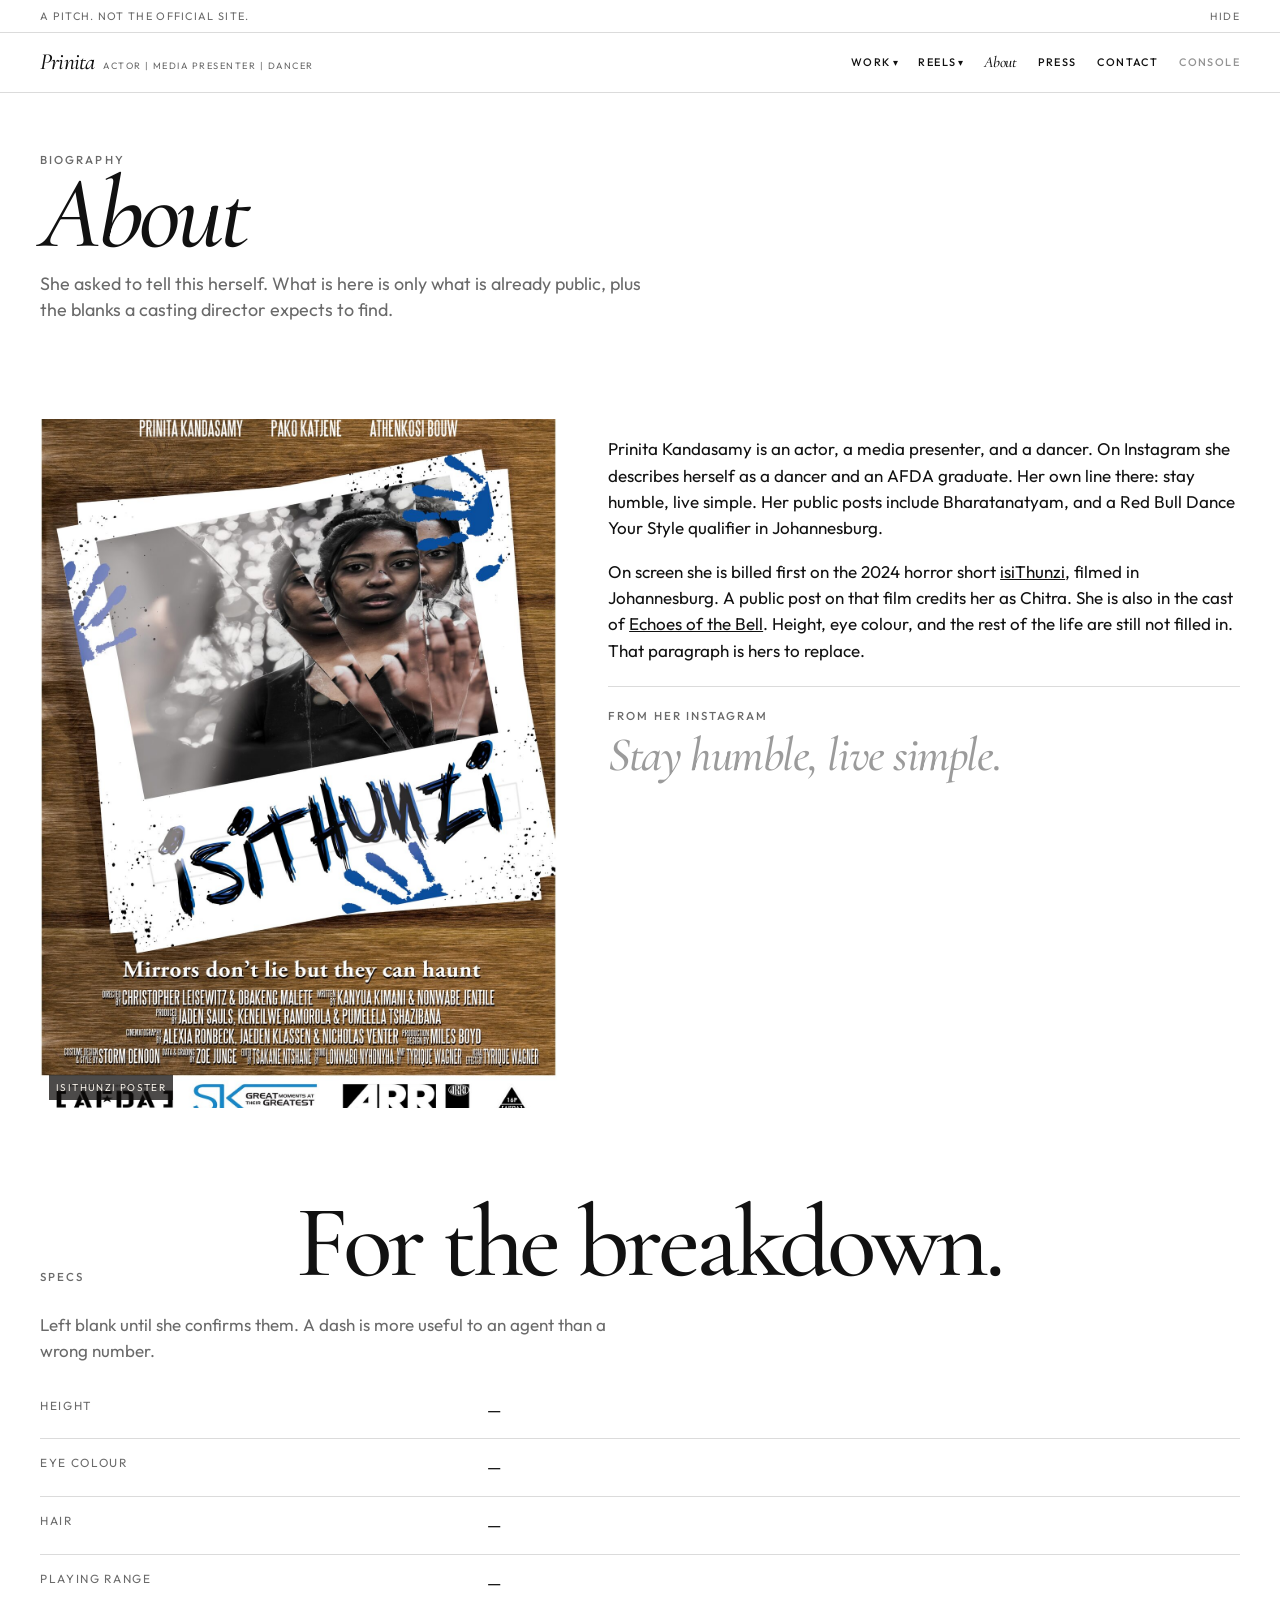
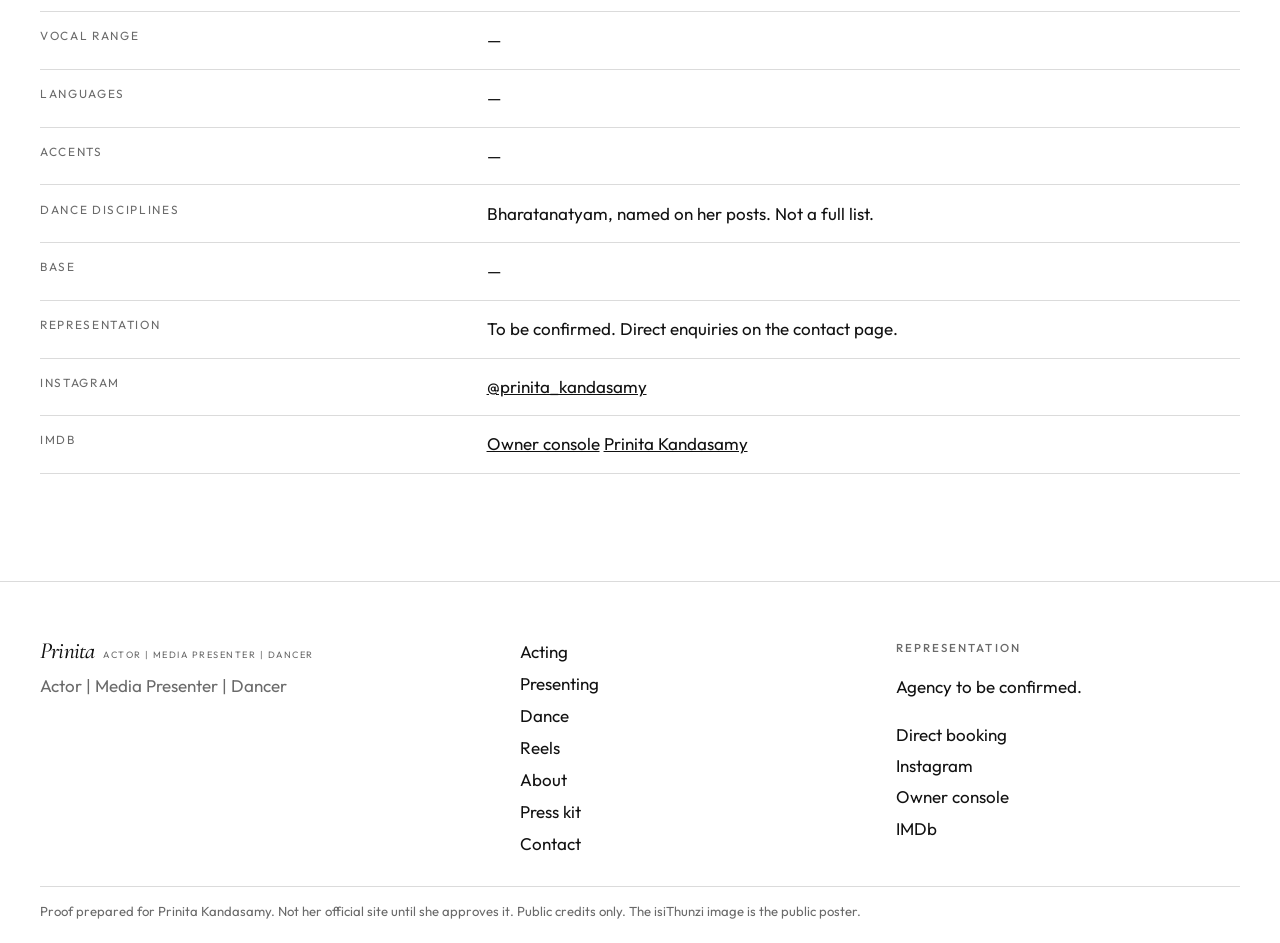
==== about.html @ 3976a975 "feat: big header no photo first, Holi + South Indian gold as background, refined frieze and dye card" ====
<!DOCTYPE html>
<html lang="en">
<head>
  <meta charset="utf-8">
  <meta name="viewport" content="width=device-width, initial-scale=1">
  <meta name="robots" content="noindex, nofollow">
  <meta name="theme-color" content="#f3eee6">
  <meta name="description" content="About Prinita Kandasamy. Public biography only. Vital statistics are left blank until she confirms them.">
  <title>About — Prinita Kandasamy</title>
  <link rel="icon" href="assets/favicon.svg" type="image/svg+xml">
  <link rel="preconnect" href="https://fonts.googleapis.com">
  <link rel="preconnect" href="https://fonts.gstatic.com" crossorigin>
  <link href="https://fonts.googleapis.com/css2?family=Cormorant+Garamond:ital,wght@0,500;0,600;1,500;1,600&family=Outfit:wght@300;400;500&display=swap" rel="stylesheet">
  <link rel="stylesheet" href="css/site.css?v=feel">
  <script>document.documentElement.classList.add("js")</script>
  <script type="application/ld+json">
  {
    "@context": "https://schema.org",
    "@type": "Person",
    "name": "Prinita Kandasamy",
    "jobTitle": ["Actor", "Media presenter", "Dancer"],
    "sameAs": [
      "https://www.instagram.com/prinita_kandasamy/",
      "https://www.imdb.com/name/nm17920918/"
    ]
  }
  </script>
</head>
<body class="theme-light">
  <a class="skip" href="#content">Skip to content</a>
  <div class="proof" data-proof>
    <p>A pitch. Not the official site.</p>
    <button type="button" data-proof-hide>Hide</button>
  </div>
  <header class="site-header" data-header>
    <a class="wordmark" href="index.html">Prinita</a>
    <button class="nav-toggle" type="button" aria-expanded="false" aria-controls="site-nav" data-nav-toggle>Menu</button>
            <nav class="site-nav" id="site-nav" data-nav aria-label="Primary">
      <div class="nav-group" data-nav-group>
        <button class="nav-parent" type="button" aria-expanded="false" aria-controls="work-sub">Work</button>
        <div class="subnav" id="work-sub">
          <a href="acting.html">Acting</a>
          <a href="presenting.html">Presenting</a>
          <a href="dance.html">Dance</a>
        </div>
      </div>
      <div class="nav-group" data-nav-group>
        <button class="nav-parent" type="button" aria-expanded="false" aria-controls="reels-sub">Reels</button>
        <div class="subnav" id="reels-sub">
          <a href="reels.html#acting">Acting reel</a>
          <a href="reels.html#presenting">Presenting reel</a>
          <a href="reels.html#dance">Dance reel</a>
        </div>
      </div>
      <a href="about.html" aria-current="page">About</a>
      <a href="kit.html">Press</a>
      <a href="contact.html">Contact</a>
      <a href="console.html" style="opacity:0.45">Console</a>
    </nav>
  </header>
  <main id="content">
    <header class="page-hero">
      <p class="kicker">Biography</p>
      <h1>About</h1>
      <p class="lede">She asked to tell this herself. What is here is only what is already public, plus the blanks a casting director expects to find.</p>
    </header>

    <section class="section">
      <div class="section-inner split">
          <figure class="plate" style="aspect-ratio: 3/4; height: auto">
            <a href="https://www.instagram.com/p/DWDu-yYDP2i/" target="_blank" rel="noopener noreferrer">
              <img data-ig src="https://scontent-dfw6-2.cdninstagram.com/v/t51.82787-15/655026116_18098526530297726_6600844479487913651_n.jpg?stp=dst-jpegr_e35_tt6&amp;_nc_cat=110&amp;ig_cache_key=Mzg1NjEzMTY1OTE1NDYwOTU1Nw%3D%3D.3-ccb7-5&amp;ccb=7-5&amp;_nc_sid=58cdad&amp;efg=eyJ2ZW5jb2RlX3RhZyI6IkNBUk9VU0VMX0lURU0ueHBpZHMuMTQ0MC5zZHIucmVndWxhcl9waG90by5DMyJ9&amp;_nc_ohc=7zYOCskV9IkQ7kNvwGP-0IM&amp;_nc_oc=AdobVoRjCoNifEI1m-xlWnfkS7J87ZJg847JqOFj3uiqPdIBNX5g0_EdWizAl3kaD4p7JXIVTvttIuCjFcUOoq1B&amp;_nc_ad=z-m&amp;_nc_cid=0&amp;_nc_zt=23&amp;se=7&amp;_nc_ht=scontent-dfw6-2.cdninstagram.com&amp;_nc_gid=TZJKrkSx5SeUMVqQhCuyXA&amp;_nc_ss=7a22e&amp;oh=00_AQLaNnwBtQUZfc29mf6Od1o_IhLEDSx9UQ_o0VQnSplGRA&amp;oe=6ABAC4EF" alt="Public Instagram photo from Prinita Kandasamy, Sunkissed, 19 March 2026." width="1080" height="1350" referrerpolicy="no-referrer" data-fallback="assets/film/isithunzi-still.jpg" data-fallback-alt="isiThunzi poster. Not a photo from her Instagram grid." data-fallback-caption="isiThunzi poster" data-fallback-href="acting.html#isithunzi">
            </a>
            <figcaption>Sunkissed · Instagram</figcaption>
          </figure>
        <div>
          <p>Prinita Kandasamy is an actor, a media presenter, and a dancer. On Instagram she describes herself as a dancer and an AFDA graduate. Her own line there: stay humble, live simple. Her public posts include Bharatanatyam, and a Red Bull Dance Your Style qualifier in Johannesburg.</p>
          <p>On screen she is billed first on the 2024 horror short <a href="acting.html#isithunzi">isiThunzi</a>, filmed in Johannesburg. A public post on that film credits her as Chitra. She is also in the cast of <a href="acting.html#echoes">Echoes of the Bell</a>. Height, eye colour, and the rest of the life are still not filled in. That paragraph is hers to replace.</p>
          <blockquote class="quote-slot">
            <p class="kicker">From her Instagram</p>
            <p>Stay humble, live simple.</p>
          </blockquote>
        </div>
      </div>
    </section>

    <section class="section" style="padding-top: 0" aria-labelledby="specs-title">
      <div class="section-inner">
        <div class="section-head">
          <p class="kicker">Specs</p>
          <h2 id="specs-title">For the breakdown.</h2>
        </div>
        <p class="note">Left blank until she confirms them. A dash is more useful to an agent than a wrong number.</p>
        <dl class="spec" style="margin-top: 1rem">
          <div>
            <dt>Height</dt>
            <dd>—</dd>
          </div>
          <div>
            <dt>Eye colour</dt>
            <dd>—</dd>
          </div>
          <div>
            <dt>Hair</dt>
            <dd>—</dd>
          </div>
          <div>
            <dt>Playing range</dt>
            <dd>—</dd>
          </div>
          <div>
            <dt>Vocal range</dt>
            <dd>—</dd>
          </div>
          <div>
            <dt>Languages</dt>
            <dd>—</dd>
          </div>
          <div>
            <dt>Accents</dt>
            <dd>—</dd>
          </div>
          <div>
            <dt>Dance disciplines</dt>
            <dd>Bharatanatyam, named on her posts. Not a full list.</dd>
          </div>
          <div>
            <dt>Base</dt>
            <dd>—</dd>
          </div>
          <div>
            <dt>Representation</dt>
            <dd>To be confirmed. Direct enquiries on the contact page.</dd>
          </div>
          <div>
            <dt>Instagram</dt>
            <dd><a href="https://www.instagram.com/prinita_kandasamy/" target="_blank" rel="noopener noreferrer">@prinita_kandasamy</a></dd>
          </div>
          <div>
            <dt>IMDb</dt>
            <dd><a href="console.html">Owner console</a>
          <a href="https://www.imdb.com/name/nm17920918/" target="_blank" rel="noopener noreferrer">Prinita Kandasamy</a></dd>
          </div>
        </dl>
      </div>
    </section>
  </main>
  <footer class="site-footer">
    <div class="footer-grid">
      <div>
        <a class="wordmark" href="index.html">Prinita</a>
        <p class="footer-role">Actor | Media Presenter | Dancer</p>
      </div>
      <nav aria-label="Footer">
        <a href="acting.html">Acting</a>
        <a href="presenting.html">Presenting</a>
        <a href="dance.html">Dance</a>
        <a href="reels.html">Reels</a>
        <a href="about.html">About</a>
        <a href="kit.html">Press kit</a>
        <a href="contact.html">Contact</a>
      </nav>
      <div>
        <p class="kicker">Representation</p>
        <div class="rep-links">
          <p>Agency to be confirmed.</p>
          <a href="contact.html">Direct booking</a>
          <a href="https://www.instagram.com/prinita_kandasamy/" target="_blank" rel="noopener noreferrer">Instagram</a>
          <a href="console.html">Owner console</a>
          <a href="https://www.imdb.com/name/nm17920918/" target="_blank" rel="noopener noreferrer">IMDb</a>
        </div>
      </div>
    </div>
    <p class="footer-legal">Proof prepared for Prinita Kandasamy. Not her official site until she approves it. Public credits only. The isiThunzi image is the public poster.</p>
  </footer>
  <script src="js/site.js"></script>
</body>
</html>
---- css/site.css ----
:root {
  --bg: #090807;
  --fg: #f3eee6;
  --muted: #9a9288;
  --line: rgba(243, 238, 230, 0.16);
  --gold: #D4AF37;
  --gold-soft: rgba(212,175,55,0.18);
  --gold-faint: rgba(212,175,55,0.09);
  --soft: rgba(244, 244, 242, 0.04);
  --serif: "Cormorant Garamond", "Times New Roman", serif;
  --sans: "Outfit", "Avenir Next", "Segoe UI", sans-serif;
  --pad: clamp(1.1rem, 3.2vw, 2.5rem);
  --wide: 1320px;
  --header: 4.25rem;
}

*,
*::before,
*::after {
  box-sizing: border-box;
}

html {
  scroll-behavior: smooth;
}

body {
  margin: 0;
  overflow-x: clip;
  background: var(--bg);
  color: var(--fg);
  font-family: var(--sans);
  font-size: 1.0625rem;
  font-weight: 400;
  line-height: 1.55;
  text-rendering: optimizeLegibility;
  -webkit-font-smoothing: antialiased;
}

body.theme-dark {
  color-scheme: dark;
}

body.theme-light {
  --bg: #fff;
  --fg: #111;
  --muted: #6a6a6a;
  --line: rgba(0, 0, 0, 0.14);
  --soft: rgba(0, 0, 0, 0.04);
  color-scheme: light;
}

body.nav-open {
  overflow: hidden;
}

img {
  max-width: 100%;
  display: block;
}

a {
  color: inherit;
}

button,
input,
select,
textarea {
  font: inherit;
  color: inherit;
}

::selection {
  background: #f3eee6;
  color: #161310;
}

.theme-light ::selection {
  background: #161310;
  color: #f3eee6;
}

:focus-visible {
  outline: 1px solid currentColor;
  outline-offset: 3px;
}

[id] {
  scroll-margin-top: 5.5rem;
}

.skip {
  position: absolute;
  left: var(--pad);
  top: -4rem;
  z-index: 80;
  background: #f3eee6;
  color: #161310;
  padding: 0.45rem 0.7rem;
  text-decoration: none;
}

.skip:focus {
  top: 0.6rem;
}

.visually-hidden {
  position: absolute;
  width: 1px;
  height: 1px;
  padding: 0;
  margin: -1px;
  overflow: hidden;
  clip: rect(0, 0, 0, 0);
  white-space: nowrap;
  border: 0;
}

.proof {
  display: flex;
  align-items: center;
  justify-content: space-between;
  gap: 1rem;
  padding: 0.35rem var(--pad);
  background: transparent;
  color: var(--muted);
  border-bottom: 1px solid var(--line);
  font-size: 0.68rem;
  letter-spacing: 0.12em;
  text-transform: uppercase;
  line-height: 1.4;
}

.proof p {
  margin: 0;
  max-width: 78rem;
}

.proof button {
  flex: none;
  border: 0;
  background: transparent;
  color: inherit;
  letter-spacing: 0.14em;
  text-transform: uppercase;
  font-size: 0.66rem;
  padding: 0.2rem 0;
  cursor: pointer;
}

.proof button:hover {
  color: var(--fg);
}

.site-header {
  position: sticky;
  top: 0;
  z-index: 50;
  display: flex;
  align-items: center;
  justify-content: space-between;
  gap: 1.25rem;
  min-height: 3.75rem;
  padding: 0.65rem var(--pad);
  background: color-mix(in srgb, var(--bg) 90%, transparent);
  backdrop-filter: blur(14px) saturate(110%);
  -webkit-backdrop-filter: blur(14px) saturate(110%);
  border-bottom: 1px solid var(--line);
}

.site-header.is-scrolled {
  background: color-mix(in srgb, var(--bg) 96%, transparent);
}

body.nav-open .site-header {
  background: var(--bg);
  border-bottom-color: var(--line);
}

.wordmark {
  display: inline-flex;
  align-items: baseline;
  gap: 0.55rem;
  font-family: var(--serif);
  font-style: italic;
  font-weight: 500;
  font-size: 1.45rem;
  letter-spacing: -0.035em;
  text-decoration: none;
  line-height: 1;
  color: inherit;
}

.wordmark::after {
  content: "Actor  |  Media Presenter  |  Dancer";
  font-family: var(--sans);
  font-style: normal;
  font-weight: 400;
  font-size: 0.58rem;
  letter-spacing: 0.16em;
  text-transform: uppercase;
  color: var(--muted);
  white-space: nowrap;
}

.nav-toggle {
  display: none;
  align-items: center;
  gap: 0.5rem;
  border: 0;
  border-bottom: 1px solid currentColor;
  background: transparent;
  min-height: 2.2rem;
  padding: 0.2rem 0;
  letter-spacing: 0.14em;
  text-transform: uppercase;
  font-size: 0.66rem;
  cursor: pointer;
}

.nav-toggle::before {
  content: "";
  width: 14px;
  height: 1px;
  background: currentColor;
  box-shadow: 0 4px 0 currentColor, 0 -4px 0 currentColor;
  flex: none;
}

.site-nav {
  display: flex;
  align-items: center;
  gap: 1.3rem;
}

.site-nav a,
.nav-parent {
  position: relative;
  text-decoration: none;
  font-size: 0.68rem;
  font-weight: 500;
  letter-spacing: 0.13em;
  text-transform: uppercase;
  padding: 0.15rem 0;
  background: transparent;
  border: 0;
  color: inherit;
  cursor: pointer;
  font-family: var(--sans);
}

.nav-parent::after {
  content: "  ▾";
  font-size: 0.6rem;
  letter-spacing: 0;
}

.site-nav a::after,
.nav-parent::after {
  transition: opacity 0.2s;
}

.site-nav a[aria-current="page"],
.nav-parent[aria-current="page"] {
  font-family: var(--serif);
  font-style: italic;
  font-weight: 500;
  font-size: 0.98rem;
  letter-spacing: -0.02em;
  text-transform: none;
}

.site-nav a:hover,
.nav-parent:hover {
  opacity: 1;
  color: var(--fg);
}

.site-nav a:not([aria-current]):hover,
.nav-parent:not([aria-current]):hover {
  opacity: 0.7;
}

.nav-group {
  position: relative;
  display: inline-flex;
  align-items: center;
}

.subnav {
  position: absolute;
  left: 50%;
  top: calc(100% + 0.9rem);
  transform: translateX(-50%);
  display: none;
  flex-direction: column;
  min-width: 11rem;
  padding: 0.55rem 0;
  background: var(--bg);
  border: 1px solid var(--line);
  box-shadow: 0 10px 30px rgba(0,0,0,0.12);
  z-index: 60;
}

.theme-dark .subnav {
  box-shadow: 0 10px 30px rgba(0,0,0,0.45);
}

.subnav a {
  display: block;
  padding: 0.55rem 1rem;
  font-size: 0.68rem;
  letter-spacing: 0.1em;
  text-transform: uppercase;
  white-space: nowrap;
}

.subnav a:hover {
  background: var(--soft);
  opacity: 1;
}

.subnav a[aria-current="page"] {
  font-family: var(--sans);
  font-style: normal;
  font-size: 0.68rem;
  letter-spacing: 0.1em;
  text-transform: uppercase;
  background: var(--soft);
}

.nav-group.is-open .subnav,
.nav-group:hover .subnav,
.nav-group:focus-within .subnav {
  display: flex;
}

.kicker {
  margin: 0;
  font-size: 0.72rem;
  font-weight: 500;
  letter-spacing: 0.18em;
  text-transform: uppercase;
  color: var(--muted);
}

h1,
h2,
h3,
.hero-name {
  font-family: var(--serif);
  font-weight: 500;
  letter-spacing: -0.04em;
  text-wrap: balance;
}

.lede,
.note,
.fine,
p {
  text-wrap: pretty;
}

.lede {
  max-width: 38rem;
  margin: 0.9rem 0 0;
  font-size: 1.12rem;
  line-height: 1.45;
  color: var(--muted);
}

.fine {
  color: var(--muted);
  font-size: 0.92rem;
}

.note {
  max-width: 40rem;
  color: var(--muted);
}

.hero {
  min-height: calc(100vh - 8.5rem);
  min-height: calc(100svh - 8.5rem);
  display: grid;
  grid-template-columns: minmax(0, 1.05fr) minmax(0, 0.95fr);
  gap: clamp(1.2rem, 3vw, 3rem);
  align-items: end;
  padding: 1rem var(--pad) 1.4rem;
}

.hero-name {
  margin: 0.35rem 0 0;
  font-size: clamp(3.4rem, 7.6vw, 7.4rem);
  line-height: 0.84;
}

.hero-actions {
  display: grid;
  justify-items: start;
  gap: 0.5rem;
  margin-top: 1.55rem;
}

.btn {
  display: inline-flex;
  align-items: center;
  justify-content: center;
  min-height: 2.8rem;
  padding: 0.7rem 0.95rem;
  border: 1px solid currentColor;
  background: transparent;
  color: inherit;
  text-decoration: none;
  font-size: 0.68rem;
  font-weight: 500;
  letter-spacing: 0.13em;
  text-transform: uppercase;
  cursor: pointer;
}

.btn:hover {
  background: var(--fg);
  color: var(--bg);
}

.btn[aria-disabled="true"] {
  opacity: 0.45;
  pointer-events: none;
}

.diptych {
  display: grid;
  grid-template-columns: 0.78fr 1.22fr;
  gap: 0.55rem;
  height: min(70vh, 740px);
  margin: 0;
}

.plate {
  position: relative;
  margin: 0;
  overflow: hidden;
  background: #1a1714;
  height: 100%;
}

.plate > a,
.stills-track figure > a {
  display: block;
  width: 100%;
  height: 100%;
}

.plate img,
.bleed img,
.stills-track img {
  width: 100%;
  height: 100%;
  object-fit: cover;
}

.bleed img,
.stills-track img,
.plate img {
  position: absolute;
  inset: 0;
}

.diptych .plate:first-child img {
  object-position: 50% 40%;
}

.diptych .plate:last-child img {
  object-position: 58% 42%;
}

.plate figcaption,
.bleed figcaption,
.stills-track figcaption,
.ig-shot figcaption {
  pointer-events: none;
}

.plate figcaption,
.bleed figcaption,
.stills-track figcaption {
  position: absolute;
  z-index: 2;
  left: 0.55rem;
  bottom: 0.55rem;
  margin: 0;
  padding: 0.28rem 0.45rem;
  background: rgba(14, 12, 10, 0.74);
  color: #f3eee6;
  font-size: 0.62rem;
  letter-spacing: 0.14em;
  text-transform: uppercase;
}

.bleed {
  position: relative;
  margin: 0;
  height: min(52vh, 520px);
}

.bleed figcaption {
  right: 0.55rem;
  left: auto;
  max-width: min(36rem, calc(100% - 1.2rem));
  letter-spacing: 0.08em;
  text-transform: none;
  font-size: 0.78rem;
  line-height: 1.35;
}

.section {
  padding: clamp(3.2rem, 7vw, 6rem) var(--pad);
}

.section-inner,
.page-hero,
.footer-grid,
.close-band-inner,
.credit,
.form-wrap,
.onesheet {
  max-width: var(--wide);
  margin-left: auto;
  margin-right: auto;
}

.section-head {
  display: grid;
  grid-template-columns: minmax(8rem, 14rem) minmax(0, 1fr);
  gap: 1rem 2rem;
  align-items: end;
  margin-bottom: 1.6rem;
}

.section-head h2,
.page-hero h1,
.display {
  margin: 0;
  font-size: clamp(3.3rem, 8vw, 6.6rem);
  line-height: 0.86;
}

.doors {
  border-top: 1px solid var(--line);
}

.door {
  display: grid;
  grid-template-columns: 3.2rem minmax(0, 1fr) auto;
  gap: 0.8rem 1rem;
  align-items: end;
  padding: 1.35rem 0;
  border-bottom: 1px solid var(--line);
  text-decoration: none;
}

.door-index,
.door-go {
  color: var(--muted);
  font-size: 0.78rem;
  letter-spacing: 0.14em;
  text-transform: uppercase;
  padding-bottom: 0.45rem;
}

.door-title {
  display: block;
  font-family: var(--serif);
  font-weight: 500;
  font-size: clamp(2.4rem, 5vw, 4.4rem);
  letter-spacing: -0.04em;
  line-height: 0.88;
}

.door-note {
  display: block;
  margin-top: 0.45rem;
  color: var(--muted);
  font-size: 0.98rem;
  max-width: 36rem;
}

.door:hover .door-title {
  font-style: italic;
}

.work-list {
  border-top: 1px solid var(--line);
}

.work-row {
  display: grid;
  grid-template-columns: 4.5rem minmax(0, 1.4fr) minmax(0, 1fr) auto;
  gap: 1rem;
  align-items: baseline;
  padding: 1.15rem 0;
  border-bottom: 1px solid var(--line);
  text-decoration: none;
}

.work-year,
.work-meta,
.work-arrow {
  color: var(--muted);
}

.work-title {
  font-family: var(--serif);
  font-size: clamp(2rem, 4vw, 3.4rem);
  letter-spacing: -0.04em;
  line-height: 0.95;
}

.work-row:hover .work-title {
  font-style: italic;
}

.work-arrow {
  letter-spacing: 0;
}

.stills-wrap {
  overflow-x: auto;
  scroll-snap-type: x mandatory;
  padding-bottom: 0.4rem;
  margin-left: calc(var(--pad) * -1);
  margin-right: calc(var(--pad) * -1);
}

.stills-track {
  display: flex;
  gap: 0.65rem;
  width: max-content;
  padding: 0 var(--pad) 0.4rem;
}

.stills-track figure {
  position: relative;
  width: min(72vw, 380px);
  height: 460px;
  margin: 0;
  scroll-snap-align: start;
  background: #1a1714;
}

.invert {
  background: #fff;
  color: #111;
  --bg: #fff;
  --fg: #111;
  --muted: #6a6a6a;
  --line: rgba(0, 0, 0, 0.14);
}

.theme-light .invert {
  background: #000;
  color: #f4f4f2;
  --bg: #000;
  --fg: #f4f4f2;
  --muted: #8d8d8d;
  --line: rgba(244, 244, 242, 0.18);
}

.close-band {
  padding: clamp(3.5rem, 8vw, 6.5rem) var(--pad);
}

.close-band h2 {
  margin: 0.4rem 0 0.8rem;
  font-size: clamp(2.6rem, 6vw, 5rem);
  line-height: 0.92;
  max-width: 16ch;
}

.close-band p {
  max-width: 36rem;
  color: var(--muted);
}

.close-actions {
  display: flex;
  flex-wrap: wrap;
  gap: 0.55rem;
  margin-top: 1.4rem;
}

.page-hero {
  padding: clamp(2rem, 5vw, 3.6rem) var(--pad) 0;
}

.page-hero .lede {
  margin-bottom: 0.4rem;
}

.stack {
  display: grid;
  gap: 1.25rem;
}

.player {
  position: relative;
  aspect-ratio: 16 / 9;
  background: #100e0c;
  color: #f3eee6;
  border: 1px solid rgba(243, 238, 230, 0.14);
  overflow: hidden;
}

.player iframe {
  position: absolute;
  inset: 0;
  width: 100%;
  height: 100%;
  border: 0;
}

.ig-reel {
  width: min(100%, 420px);
}

.ig-reel .btn {
  margin-bottom: 0.75rem;
}

.ig-reel iframe {
  display: block;
  width: 100%;
  height: min(70vh, 560px);
  border: 0;
  background: #111;
}

.ig-reel .fine {
  margin-top: 0.7rem;
}

.ig-band {
  display: grid;
  grid-template-columns: repeat(3, minmax(0, 1fr));
  gap: 0.55rem;
  padding: 0.55rem var(--pad) 0;
}

.ig-shot {
  position: relative;
  margin: 0;
}

.ig-shot figcaption {
  position: absolute;
  z-index: 2;
  left: 0.55rem;
  bottom: 0.55rem;
  margin: 0;
  padding: 0.28rem 0.45rem;
  background: rgba(14, 12, 10, 0.74);
  color: #f3eee6;
  font-size: 0.62rem;
  letter-spacing: 0.14em;
  text-transform: uppercase;
}

.ig-shot a {
  position: relative;
  display: block;
  aspect-ratio: 4 / 5;
  overflow: hidden;
  background: #1a1714;
  color: #f3eee6;
  text-decoration: none;
}

.ig-shot img {
  position: absolute;
  inset: 0;
  width: 100%;
  height: 100%;
  object-fit: cover;
}

.ig-fallback {
  display: none;
}

.ig-shot a:hover .ig-fallback,
.ig-shot a:focus-visible .ig-fallback,
.ig-shot a:not(:has(img)) .ig-fallback {
  opacity: 1;
}

.ig-fallback strong {
  font-weight: 500;
  letter-spacing: 0.02em;
  text-transform: none;
  font-size: 1.15rem;
}

.player-empty {
  display: grid;
  place-items: center;
  text-align: center;
  padding: 1.2rem;
}

.player-empty::before {
  content: "";
  position: absolute;
  inset: 0.65rem;
  border: 1px solid rgba(243, 238, 230, 0.16);
  pointer-events: none;
}

.player-kicker {
  letter-spacing: 0.16em;
  text-transform: uppercase;
  font-size: 0.68rem;
  color: #cbbfb2;
}

.player-title {
  font-family: var(--serif);
  font-size: clamp(1.8rem, 4vw, 3rem);
  letter-spacing: -0.03em;
  margin: 0.3rem 0;
}

.player-state {
  color: #cbbfb2;
  font-size: 0.92rem;
}

.credit + .credit {
  margin-top: clamp(2.5rem, 6vw, 4.5rem);
  padding-top: clamp(2.5rem, 6vw, 4.5rem);
  border-top: 1px solid var(--line);
}

.credit-layout {
  display: grid;
  grid-template-columns: minmax(0, 0.9fr) minmax(0, 1.1fr);
  gap: clamp(1rem, 3vw, 2.4rem);
  align-items: start;
}

.credit-layout .plate {
  aspect-ratio: 16 / 10;
  height: auto;
}

.credit h3 {
  margin: 0.25rem 0 0.7rem;
  font-size: clamp(2.4rem, 5vw, 4.2rem);
  line-height: 0.9;
}

.credit p {
  max-width: 40rem;
}

.credit-links {
  display: flex;
  flex-wrap: wrap;
  gap: 0.7rem 1.1rem;
  margin-top: 1rem;
}

.credit-links a {
  font-size: 0.78rem;
  letter-spacing: 0.12em;
  text-transform: uppercase;
  text-decoration: none;
  border-bottom: 1px solid currentColor;
  padding-bottom: 0.12rem;
}

.credit .player {
  margin-top: 1.1rem;
}

.still-grid {
  display: grid;
  grid-template-columns: 0.8fr 1.1fr 1.1fr;
  gap: 0.65rem;
}

.still-grid .plate {
  aspect-ratio: 3 / 4;
  height: auto;
}

.slots {
  margin: 0;
  border-top: 1px solid var(--line);
}

.slots div,
.spec div,
.history div {
  display: grid;
  grid-template-columns: minmax(8rem, 0.8fr) minmax(0, 1.4fr);
  gap: 1rem;
  padding: 0.95rem 0;
  border-bottom: 1px solid var(--line);
}

.slots dt,
.spec dt,
.history dt {
  font-size: 0.74rem;
  letter-spacing: 0.14em;
  text-transform: uppercase;
  color: var(--muted);
}

.slots dd,
.spec dd,
.history dd {
  margin: 0;
}

.tabs {
  display: grid;
  gap: 1.1rem;
}

.tablist {
  display: flex;
  flex-wrap: wrap;
  gap: 0.45rem;
}

.tablist button {
  border: 1px solid var(--line);
  background: transparent;
  min-height: 2.6rem;
  padding: 0.45rem 0.8rem;
  letter-spacing: 0.12em;
  text-transform: uppercase;
  font-size: 0.68rem;
  cursor: pointer;
}

.tablist button[aria-selected="true"] {
  background: var(--fg);
  color: var(--bg);
  border-color: var(--fg);
}

html:not(.js) .tabpanel {
  display: block;
  margin-top: 1.4rem;
}

html.js .tabpanel {
  display: none;
}

html.js .tabpanel.is-active {
  display: block;
}

.panel-label {
  font-family: var(--serif);
  font-size: clamp(2rem, 4vw, 3rem);
  margin: 0 0 0.4rem;
  letter-spacing: -0.03em;
}

.split {
  display: grid;
  grid-template-columns: minmax(0, 0.9fr) minmax(0, 1.1fr);
  gap: clamp(1.2rem, 4vw, 3.5rem);
  align-items: start;
}

.quote-slot {
  margin: 1.4rem 0 0;
  padding-top: 1.2rem;
  border-top: 1px solid var(--line);
}

.quote-slot .kicker {
  font-family: var(--sans);
  font-style: normal;
  font-size: 0.72rem;
  letter-spacing: 0.18em;
  color: var(--muted);
}

.quote-slot p:last-child {
  margin: 0.35rem 0 0;
  font-family: var(--serif);
  font-style: italic;
  font-weight: 500;
  font-size: clamp(1.8rem, 4vw, 3rem);
  line-height: 1.05;
  letter-spacing: -0.03em;
  color: color-mix(in srgb, var(--fg) 42%, transparent);
}

.onesheet {
  border: 1px solid var(--line);
  padding: clamp(1.2rem, 3vw, 2rem);
}

.onesheet h2 {
  font-size: clamp(2.8rem, 6vw, 4.6rem);
  margin: 0.2rem 0 0.3rem;
}

.onesheet .plate {
  aspect-ratio: 3 / 4;
  height: auto;
  max-height: 640px;
}

.onesheet-grid {
  display: grid;
  grid-template-columns: 0.7fr 1.3fr;
  gap: 1.2rem;
  margin-top: 1.2rem;
}

.file-list {
  list-style: none;
  padding: 0;
  margin: 0;
  border-top: 1px solid var(--line);
}

.file-list li {
  display: flex;
  justify-content: space-between;
  gap: 1rem;
  padding: 0.85rem 0;
  border-bottom: 1px solid var(--line);
}

.file-list span {
  color: var(--muted);
  font-size: 0.84rem;
  letter-spacing: 0.08em;
  text-transform: uppercase;
}

.book-grid {
  display: grid;
  grid-template-columns: 0.8fr 1.2fr;
  gap: clamp(1.2rem, 4vw, 3rem);
}

.book-form,
.form-success {
  display: grid;
  gap: 0.85rem;
}

.field {
  display: grid;
  gap: 0.3rem;
}

.field span {
  font-size: 0.72rem;
  letter-spacing: 0.12em;
  text-transform: uppercase;
  color: var(--muted);
}

input,
select,
textarea {
  width: 100%;
  border: 1px solid var(--line);
  background: transparent;
  padding: 0.75rem 0.7rem;
  border-radius: 0;
  font-size: 1rem;
}

textarea {
  min-height: 8rem;
  resize: vertical;
}

.form-success {
  padding: 1.2rem 0;
}

.form-success h2 {
  margin: 0;
  font-size: clamp(2.2rem, 5vw, 3.6rem);
}

.ig-call {
  margin-top: 1.2rem;
  padding-top: 1rem;
  border-top: 1px solid var(--line);
}

.ig-call a {
  font-family: var(--serif);
  font-style: italic;
  font-size: clamp(1.6rem, 3vw, 2.2rem);
  letter-spacing: -0.03em;
  text-decoration: none;
}

.site-footer {
  padding: clamp(2.2rem, 5vw, 3.6rem) var(--pad) 1.3rem;
  border-top: 1px solid var(--line);
}

.footer-grid {
  display: grid;
  grid-template-columns: 1.3fr 1fr 1fr;
  gap: 1.6rem 2rem;
}

.footer-role {
  color: var(--muted);
  margin: 0.45rem 0 0;
}

.site-footer nav {
  display: grid;
  align-content: start;
  gap: 0.35rem;
}

.site-footer nav a,
.rep-links a {
  text-decoration: none;
}

.site-footer nav a:hover,
.rep-links a:hover,
.credit-links a:hover,
.ig-call a:hover {
  font-style: italic;
}

.rep-links {
  display: grid;
  gap: 0.3rem;
}

.footer-legal {
  max-width: var(--wide);
  margin: 1.8rem auto 0;
  padding-top: 0.9rem;
  border-top: 1px solid var(--line);
  color: var(--muted);
  font-size: 0.82rem;
}

@media (max-width: 1120px) {
  .wordmark::after {
    display: none;
  }

  .nav-toggle {
    display: inline-flex;
  }

  .site-nav {
    flex-direction: column;
    align-items: flex-start;
    gap: 0;
    padding-top: 0.4rem;
  }

  html.js .site-nav {
    display: none;
    position: fixed;
    inset: 0;
    z-index: 40;
    justify-content: flex-start;
    gap: 0;
    padding: 5.2rem var(--pad) 2.4rem;
    background: var(--bg);
    overflow-y: auto;
  }

  html.js .site-nav.is-open {
    display: flex;
  }

  .nav-group {
    width: 100%;
    flex-direction: column;
    align-items: flex-start;
  }

  .nav-parent,
  .site-nav > a {
    width: 100%;
    text-align: left;
    padding: 0.9rem 0;
    border-bottom: 1px solid var(--line);
    font-family: var(--serif);
    font-style: normal;
    font-weight: 500;
    font-size: clamp(1.9rem, 8vw, 2.8rem);
    letter-spacing: -0.035em;
    text-transform: none;
    line-height: 1;
  }

  .site-nav a[aria-current="page"],
  .nav-parent[aria-current="page"] {
    font-style: italic;
    font-size: clamp(1.9rem, 8vw, 2.8rem);
  }

  .nav-parent::after {
    float: right;
    margin-top: 0.4rem;
  }

  .subnav {
    position: static;
    transform: none;
    display: none;
    width: 100%;
    min-width: 0;
    padding: 0 0 0.4rem;
    background: transparent;
    border: 0;
    box-shadow: none;
  }

  .nav-group.is-open .subnav {
    display: flex;
  }

  .subnav a {
    padding: 0.7rem 0 0.7rem 1rem;
    font-family: var(--sans);
    font-size: 0.72rem;
    letter-spacing: 0.12em;
    border-bottom: 0;
    font-style: normal;
  }

  .subnav a[aria-current="page"] {
    font-family: var(--sans);
    font-style: normal;
    font-size: 0.72rem;
    background: transparent;
    font-style: italic;
  }

  .hero {
    min-height: 0;
    grid-template-columns: 1fr;
    align-items: start;
    padding-top: 1.2rem;
  }

  .diptych {
    height: auto;
    min-height: 280px;
    aspect-ratio: 4 / 3;
    order: -1;
  }

  .ig-reel {
    order: 2;
  }

  .section-head,
  .credit-layout,
  .split,
  .book-grid,
  .onesheet-grid,
  .footer-grid,
  .work-row {
    grid-template-columns: 1fr;
  }

  .work-row {
    gap: 0.15rem;
    padding: 1rem 0;
  }

  .work-arrow {
    display: none;
  }

  .still-grid {
    grid-template-columns: 1fr;
  }

  .stills-track figure {
    height: 320px;
  }
}

@media (max-width: 640px) {
  .proof {
    align-items: flex-start;
  }

  .hero-actions,
  .close-actions {
    display: grid;
  }

  .slots div,
  .spec div,
  .history div,
  .file-list li {
    grid-template-columns: 1fr;
    gap: 0.2rem;
  }

  .bleed {
    height: 42vh;
  }

  .bleed figcaption {
    left: 0.55rem;
    right: 0.55rem;
  }

  .wordmark {
    font-size: 1.12rem;
  }

  .ig-band {
    display: flex;
    overflow-x: auto;
    scroll-snap-type: x mandatory;
    padding-bottom: 0.4rem;
  }

  .ig-shot {
    flex: 0 0 78%;
    scroll-snap-align: start;
  }
}

@media (prefers-reduced-motion: reduce) {
  html {
    scroll-behavior: auto;
  }

  *,
  *::before,
  *::after {
    transition: none !important;
    animation: none !important;
  }
}

.cover {
  min-height: calc(100svh - 5.5rem);
  display: flex;
  flex-direction: column;
  justify-content: flex-end;
  padding: 1.5rem var(--pad) 2.2rem;
}

.cover-role {
  margin: 0 0 0.8rem;
  font-size: 0.72rem;
  letter-spacing: 0.28em;
  text-transform: uppercase;
  color: var(--muted);
}

.cover-name {
  margin: 0;
  font-size: clamp(5.8rem, 18vw, 13.5rem);
  font-style: italic;
  font-weight: 500;
  line-height: 0.74;
  letter-spacing: -0.045em;
}

.cover-last {
  margin: 0.85rem 0 0;
  font-size: 0.74rem;
  letter-spacing: 0.46em;
  text-transform: uppercase;
}

.cover-down {
  margin-top: 1.6rem;
  font-size: 0.68rem;
  letter-spacing: 0.22em;
  text-transform: uppercase;
  text-decoration: none;
  color: var(--muted);
}

.cover-down:hover {
  color: var(--fg);
}

.cover-still {
  position: relative;
  display: grid;
  place-items: center;
  min-height: 100svh;
  margin: 0;
  background: #000;
}

.cover-still a {
  display: block;
  height: min(88vh, 1080px);
}

.cover-still img {
  width: auto;
  height: 100%;
  max-width: min(92vw, 720px);
  object-fit: contain;
}

.cover-still figcaption {
  position: absolute;
  left: var(--pad);
  bottom: 1.2rem;
  font-size: 0.68rem;
  letter-spacing: 0.22em;
  text-transform: uppercase;
  color: #f4f4f2;
}

.film {
  max-width: 1080px;
  margin: 0 auto;
  padding: clamp(4.5rem, 12vw, 8rem) var(--pad);
}

.film-label {
  margin: 2.8rem 0 0.2rem;
  font-family: var(--sans);
  font-size: 0.68rem;
  font-weight: 500;
  letter-spacing: 0.32em;
  text-transform: uppercase;
  color: var(--muted);
}

.film-label:first-child {
  margin-top: 0;
}

.film-row {
  display: flex;
  justify-content: space-between;
  align-items: baseline;
  gap: 1.2rem;
  padding: 0.35rem 0 0.55rem;
  border-bottom: 1px solid var(--line);
  text-decoration: none;
  font-family: var(--serif);
  font-size: clamp(2.6rem, 6.4vw, 5.4rem);
  font-weight: 500;
  line-height: 0.92;
  letter-spacing: -0.03em;
}

.film-row em {
  flex: none;
  font-family: var(--sans);
  font-style: normal;
  font-size: 0.68rem;
  font-weight: 400;
  letter-spacing: 0.18em;
  text-transform: uppercase;
  color: var(--muted);
}

.film-row:hover span {
  font-style: italic;
}

.gallery-label {
  max-width: 1080px;
  margin: 0 auto;
  padding: 0 var(--pad);
  font-size: 0.68rem;
  letter-spacing: 0.32em;
  text-transform: uppercase;
  color: var(--muted);
}

.essay {
  display: grid;
  grid-template-columns: minmax(0, 0.8fr) minmax(0, 1fr);
  gap: clamp(1.5rem, 4vw, 4rem);
  align-items: end;
  max-width: 1180px;
  margin: 0 auto;
  padding: 0 var(--pad) clamp(4.5rem, 10vw, 8rem);
}

.essay h2 {
  margin: 0;
  font-size: clamp(4.5rem, 12vw, 9rem);
  font-style: italic;
  font-weight: 500;
  line-height: 0.78;
}

.essay p {
  max-width: 38rem;
  margin: 0 0 1rem;
  font-size: 1.15rem;
  line-height: 1.55;
  color: var(--muted);
}

.essay-links {
  display: flex;
  gap: 1.4rem;
}

.essay-links a {
  font-size: 0.72rem;
  letter-spacing: 0.2em;
  text-transform: uppercase;
  text-decoration: none;
  border-bottom: 1px solid currentColor;
  padding-bottom: 0.15rem;
}

.page-hero h1,
.display {
  font-style: italic;
  font-weight: 500;
}

.work-title {
  font-size: clamp(2.4rem, 5vw, 4.2rem);
}

.btn {
  border: 0;
  border-bottom: 1px solid currentColor;
  min-height: 0;
  padding: 0.15rem 0;
  letter-spacing: 0.18em;
  background: transparent;
}

.btn:hover {
  background: transparent;
  color: inherit;
  opacity: 0.55;
}

.book-form .btn,
[data-print] {
  border: 1px solid currentColor;
  padding: 0.75rem 1rem;
  opacity: 1;
}

.book-form .btn:hover,
[data-print]:hover {
  opacity: 1;
  background: var(--fg);
  color: var(--bg);
}

@media (max-width: 800px) {
  .essay {
    grid-template-columns: 1fr;
  }

  .cover-still a {
    height: auto;
  }

  .cover-still img {
    width: min(86vw, 480px);
    height: auto;
  }
}

/* Home: the photographs carry the room. Dance keeps the colour. */

.open {
  position: relative;
  height: calc(100svh - 7rem);
  min-height: 32rem;
  margin: 0;
  overflow: hidden;
  background: #090807;
  color: #f6f1ea;
}

.open-photo {
  display: block;
  width: 100%;
  height: 100%;
  color: inherit;
  text-decoration: none;
  background: #14110f;
}

.open-photo img,
.pair img,
.film-object img {
  display: block;
}

.open-photo img {
  width: 100%;
  height: 100%;
  object-fit: cover;
  object-position: center 18%;
}

.open figcaption {
  position: absolute;
  z-index: 2;
  top: 0.85rem;
  left: var(--pad);
  margin: 0;
  font-family: var(--serif);
  font-style: italic;
  font-size: 1.15rem;
  color: #f6f1ea;
  text-shadow: 0 1px 12px rgba(0, 0, 0, 0.55);
}

.open-copy {
  position: absolute;
  z-index: 2;
  left: 0;
  right: 0;
  bottom: 0;
  padding: 18vh var(--pad) 1.25rem;
  background: linear-gradient(to top, rgba(9, 8, 7, 0.9) 0%, rgba(9, 8, 7, 0.38) 46%, transparent 100%);
  pointer-events: none;
}

.open-copy .cover-role {
  color: rgba(246, 241, 234, 0.78);
}

.open-copy h1 {
  margin: 0;
  font-size: clamp(4.2rem, 13vw, 7.6rem);
  font-style: italic;
  font-weight: 500;
  line-height: 0.76;
  letter-spacing: -0.045em;
}

.open-last {
  margin: 0.45rem 0 0;
  font-size: 0.72rem;
  letter-spacing: 0.42em;
  text-transform: uppercase;
}

.pair {
  display: grid;
  grid-template-columns: 1fr;
  background: #090807;
}

.pair figure {
  position: relative;
  margin: 0;
}

.pair a {
  display: block;
  height: 88vh;
  min-height: 28rem;
  overflow: hidden;
  color: #f6f1ea;
  text-decoration: none;
  background: #14110f;
}

.pair img {
  width: 100%;
  height: 100%;
  object-fit: cover;
  object-position: center 16%;
  transition: transform 1.6s ease;
}

.pair a:hover img,
.open-photo:hover img {
  transform: scale(1.03);
}

.pair figcaption {
  position: absolute;
  left: var(--pad);
  bottom: 1rem;
  margin: 0;
  font-family: var(--serif);
  font-style: italic;
  font-size: clamp(1.7rem, 3vw, 2.5rem);
  color: #f6f1ea;
  text-shadow: 0 1px 16px rgba(0, 0, 0, 0.6);
  pointer-events: none;
}

.pair a:not(:has(img)),
.open-photo:not(:has(img)) {
  background:
    radial-gradient(circle at 40% 36%, rgba(226, 59, 120, 0.22), transparent 52%),
    #161311;
}

.handle {
  margin: 0;
  padding: 0.9rem var(--pad) 0.2rem;
  background: #090807;
  font-size: 0.7rem;
  letter-spacing: 0.24em;
  text-transform: uppercase;
}

.handle a {
  color: var(--muted);
  text-decoration: none;
}

.handle a:hover {
  color: var(--fg);
}

.film-object {
  display: grid;
  gap: 1.2rem;
  align-items: center;
  background: #090807;
  color: #f3eee6;
}

.poster-link {
  display: block;
  background: #090807;
}

.film-object img {
  width: min(100%, 640px);
  height: auto;
  margin: 0 auto;
}

.film-object-copy {
  max-width: 34rem;
  padding: 0.2rem var(--pad) 3.2rem;
}

.film-object-copy p {
  margin: 0 0 0.8rem;
  color: #cfc4b8;
}

.film-object-line {
  margin: 0.35rem 0 0.9rem;
  font-family: var(--serif);
  font-style: italic;
  font-size: clamp(2.2rem, 5.4vw, 4rem);
  line-height: 0.94;
  color: #f6f1ea;
}

.text-link {
  display: inline-block;
  margin-top: 0.4rem;
  font-size: 0.72rem;
  letter-spacing: 0.18em;
  text-transform: uppercase;
  text-decoration: none;
  border-bottom: 1px solid currentColor;
  padding-bottom: 0.15rem;
  color: inherit;
}

.ledger {
  max-width: 920px;
  margin: 0 auto;
  padding: clamp(3.4rem, 8vw, 5.5rem) var(--pad) 0.6rem;
}

.ledger-label {
  margin: 2.1rem 0 0.1rem;
  font-size: 0.68rem;
  letter-spacing: 0.28em;
  text-transform: uppercase;
  color: var(--muted);
}

.ledger-label:first-of-type {
  margin-top: 0;
}

.ledger-row {
  display: flex;
  justify-content: space-between;
  align-items: baseline;
  gap: 1rem;
  padding: 0.72rem 0;
  border-bottom: 1px solid var(--line);
  text-decoration: none;
  font-family: var(--serif);
  font-size: clamp(1.65rem, 3.2vw, 2.45rem);
  line-height: 1.05;
}

.ledger-row em {
  flex: none;
  font-family: var(--sans);
  font-style: normal;
  font-size: 0.66rem;
  letter-spacing: 0.16em;
  text-transform: uppercase;
  color: var(--muted);
}

.ledger-row:hover span {
  font-style: italic;
}

.night-door {
  display: flex;
  flex-direction: column;
  justify-content: flex-end;
  gap: 0.55rem;
  min-height: 58vh;
  margin-top: clamp(3rem, 8vw, 5rem);
  padding: 2rem var(--pad) 2.1rem;
  text-decoration: none;
  color: #f6efe8;
  background:
    radial-gradient(ellipse at 0% 100%, rgba(255, 45, 120, 0.4), transparent 48%),
    radial-gradient(ellipse at 100% 8%, rgba(255, 193, 7, 0.2), transparent 42%),
    radial-gradient(ellipse at 68% 100%, rgba(20, 196, 122, 0.16), transparent 40%),
    #100c0e;
}

.night-door .kicker {
  color: #f0b429;
}

.night-door strong {
  max-width: 11ch;
  font-family: var(--serif);
  font-style: italic;
  font-weight: 500;
  font-size: clamp(2.7rem, 7vw, 5.4rem);
  line-height: 0.88;
  letter-spacing: -0.03em;
}

.night-door span:last-child {
  color: #e6d9cc;
}

.night-door:hover strong {
  color: #fff;
}

.close {
  max-width: 920px;
  margin: 0 auto;
  padding: clamp(3.6rem, 9vw, 6.5rem) var(--pad) clamp(4rem, 9vw, 6.5rem);
}

.close-line {
  margin: 0 0 1.1rem;
  font-family: var(--serif);
  font-style: italic;
  font-size: clamp(2.3rem, 6vw, 4.2rem);
  line-height: 0.95;
}

.close p {
  max-width: 36rem;
  margin: 0 0 1rem;
  color: var(--muted);
}

@media (min-width: 800px) {
  .pair {
    grid-template-columns: 1fr 1fr;
  }

  .pair a {
    height: 100svh;
  }
}

@media (min-width: 900px) {
  .film-object {
    grid-template-columns: minmax(280px, 0.78fr) minmax(0, 1.1fr);
    min-height: 92vh;
    gap: 0;
  }

  .film-object img {
    width: 100%;
    max-height: 92vh;
    object-fit: contain;
    object-position: center;
  }

  .film-object-copy {
    padding: 4rem 8vw 4rem 2.2rem;
  }
}

/* Dance: Holi as pigment, not a paper craft. */

.holi {
  background: #12080d;
  color: #f7f1ea;
}

.holi .site-header {
  background: rgba(18, 8, 13, 0.78);
}

.pigment {
  position: relative;
  isolation: isolate;
  min-height: calc(100svh - 6.6rem);
  display: flex;
  flex-direction: column;
  justify-content: flex-end;
  padding: 2.2rem var(--pad) 2.3rem;
  overflow: hidden;
}

.pigment::before {
  content: "";
  position: absolute;
  inset: -18%;
  z-index: -1;
  background:
    radial-gradient(circle at 14% 74%, rgba(255,45,120,0.14), transparent 38%),
    radial-gradient(circle at 84% 18%, rgba(255,193,7,0.12), transparent 36%),
    radial-gradient(circle at 72% 88%, rgba(20,196,122,0.10), transparent 34%),
    radial-gradient(circle at 38% 12%, rgba(61,107,255,0.09), transparent 32%);
  filter: blur(34px);
  opacity: 0.78;
  animation: powder 16s ease-in-out infinite alternate;
}

.pigment .kicker {
  position: relative;
  color: #f7f1ea;
}

.pigment h1 {
  position: relative;
  margin: 0.2rem 0 0;
  font-family: var(--serif);
  font-style: italic;
  font-weight: 500;
  font-size: clamp(3.5rem, 12vw, 9rem);
  line-height: 0.8;
  letter-spacing: -0.04em;
}

.pigment h1 span {
  display: block;
}

.c-pink { color: #ff4d8d; }
.c-yellow { color: #ffc107; }
.c-green { color: #5dffb0; }

.holi-note {
  position: relative;
  max-width: 32rem;
  margin: 1rem 0 0;
  color: #f7f1ea;
}

.pigment-copy {
  position: relative;
  max-width: 42rem;
  margin-top: 0.9rem;
}

.pigment-facts {
  position: relative;
  list-style: none;
  margin: 1rem 0 0;
  padding: 0;
  display: grid;
  gap: 0.7rem;
  border-top: 1px solid rgba(247, 241, 234, 0.22);
  padding-top: 0.9rem;
}

.pigment-facts li {
  margin: 0;
  font-size: 0.96rem;
  line-height: 1.45;
  color: #f7f1ea;
}

.pigment-facts a {
  color: inherit;
  text-underline-offset: 3px;
}

.pigment-copy .fine {
  position: relative;
  margin: 0.85rem 0 0;
  color: rgba(247, 241, 234, 0.86);
  font-size: 0.82rem;
}

.dye-stack {
  display: grid;
}

.dye {
  position: relative;
  min-height: 46vh;
  display: flex;
  flex-direction: column;
  justify-content: flex-end;
  gap: 0.45rem;
  padding: 1.8rem var(--pad) 1.9rem;
  background: #12080d;
  color: #f7f1ea;
  border-left: 3px solid transparent;
  overflow: hidden;
  isolation: isolate;
}
.dye::after {
  content: "";
  position: absolute;
  inset: 0;
  z-index: 0;
  opacity: 0.04;
  background-size: 42% auto;
  background-repeat: no-repeat;
  background-position: 92% 18%;
  mix-blend-mode: screen;
  pointer-events: none;
}
.dye-pink { border-left-color: #FF2D78; }
.dye-pink::after { background-image: url('assets/motif/peacock-gold.png'); }
.dye-gold { border-left-color: #FFC107; }
.dye-gold::after { background-image: url('assets/motif/tiger-gold.png'); }
.dye-green { border-left-color: #14C47A; }
.dye-green::after { background-image: url('assets/motif/elephant-gold.png'); }
.dye > * { position: relative; z-index: 1; }

.dye .kicker {
  color: var(--gold);
  opacity: 1;
  letter-spacing: 0.18em;
}

.dye h2 {
  margin: 0.15rem 0 0.5rem;
  font-family: var(--serif);
  font-style: italic;
  font-weight: 500;
  font-size: clamp(3.2rem, 7vw, 5.6rem);
  line-height: 0.86;
  letter-spacing: -0.03em;
}

.dye p {
  max-width: 34rem;
  margin: 0;
}

.dye-pink { background: #ff2d78; }
.dye-gold { background: #ffc107; color: #1a1204; }
.dye-green { background: #14c47a; }

.dye-links {
  display: flex;
  flex-wrap: wrap;
  gap: 0.75rem 1.15rem;
  margin-top: 0.85rem;
}

.dye-links a {
  color: inherit;
  text-decoration: none;
  border-bottom: 1px solid currentColor;
  padding-bottom: 0.12rem;
  font-size: 0.74rem;
  letter-spacing: 0.12em;
  text-transform: uppercase;
}

.holi-play {
  display: grid;
  grid-template-columns: minmax(0, 420px) minmax(0, 1fr);
  gap: 1.6rem;
  align-items: end;
  padding: 2.6rem var(--pad) 3.4rem;
  background: #12080d;
}

.holi-play h2 {
  margin: 0.25rem 0 0;
  max-width: 14ch;
  font-family: var(--serif);
  font-style: italic;
  font-weight: 500;
  font-size: clamp(2.2rem, 4.6vw, 3.8rem);
  line-height: 0.95;
}

.holi .history,
.holi .work-title,
.holi .work-row {
  color: #f7f1ea;
}

.holi .section {
  background: transparent;
}

@keyframes powder {
  from { transform: translate3d(0, 0, 0) scale(1); }
  to { transform: translate3d(-2%, 2%, 0) scale(1.06); }
}

@media (max-width: 800px) {
  .holi-play {
    grid-template-columns: 1fr;
  }
}

@media (prefers-reduced-motion: reduce) {
  .pigment::before {
    animation: none;
  }
}


/* Page subnav (home start) */
.page-subnav {
  position: sticky;
  top: 3.75rem;
  z-index: 30;
  display: flex;
  gap: 1.1rem;
  overflow-x: auto;
  scrollbar-width: none;
  padding: 0.7rem var(--pad);
  background: color-mix(in srgb, var(--bg) 94%, transparent);
  backdrop-filter: blur(8px);
  border-bottom: 1px solid var(--line);
}
.page-subnav::-webkit-scrollbar { display: none; }
.page-subnav a {
  flex: none;
  font-size: 0.66rem;
  letter-spacing: 0.12em;
  text-transform: uppercase;
  text-decoration: none;
  color: var(--muted);
  padding: 0.25rem 0;
  border-bottom: 1px solid transparent;
  white-space: nowrap;
}
.page-subnav a:hover,
.page-subnav a[aria-current="page"] {
  color: var(--fg);
  border-bottom-color: currentColor;
}

/* Brand hero — long big header, no photo first. Holi + gold South Indian as BACKGROUND */
.brand-hero {
  position: relative;
  min-height: 88vh;
  display: grid;
  place-items: center;
  padding: 4.5rem var(--pad) 3.2rem;
  background: #090807;
  overflow: hidden;
  border-bottom: 1px solid var(--line);
}
.hero-bg {
  position: absolute;
  inset: 0;
  z-index: 0;
  background:
    radial-gradient(ellipse at 14% 22%, rgba(255,45,120,0.11), transparent 48%),
    radial-gradient(ellipse at 86% 14%, rgba(255,193,7,0.10), transparent 46%),
    radial-gradient(ellipse at 82% 88%, rgba(61,107,255,0.09), transparent 44%),
    radial-gradient(ellipse at 18% 88%, rgba(20,196,122,0.08), transparent 42%),
    #090807;
}
.hero-bg .motif-watermark {
  position: absolute;
  opacity: 0.035;
  mix-blend-mode: screen;
  pointer-events: none;
  filter: brightness(1.05) contrast(1.02);
}
.hero-bg .temple { width: 32%; top: 6%; right: 6%; opacity: 0.045; }
.hero-bg .elephant { width: 24%; bottom: 10%; left: 4%; opacity: 0.032; }
.hero-bg .tiger { width: 20%; bottom: 16%; right: 16%; opacity: 0.028; }
.hero-bg .peacock { width: 26%; top: 20%; left: 7%; opacity: 0.032; }
.hero-bg .monkey { width: 15%; top: 44%; right: 38%; opacity: 0.025; }
.brand-hero-inner {
  position: relative;
  z-index: 1;
  max-width: 1100px;
  width: 100%;
  text-align: center;
  display: grid;
  gap: 0.9rem;
  justify-items: center;
}
.brand-title {
  margin: 0;
  font-family: var(--serif);
  font-style: italic;
  font-weight: 500;
  font-size: clamp(4.8rem, 14vw, 10.5rem);
  line-height: 0.78;
  letter-spacing: -0.045em;
  color: #f6f1ea;
  text-wrap: balance;
}
.brand-title span {
  display: block;
  font-family: var(--sans);
  font-style: normal;
  font-weight: 400;
  font-size: 0.28em;
  letter-spacing: 0.46em;
  text-transform: uppercase;
  color: var(--muted);
  margin-top: 0.55rem;
}
.brand-tag {
  margin: 0;
  font-size: 0.74rem;
  letter-spacing: 0.28em;
  text-transform: uppercase;
  color: var(--gold);
}
.brand-line {
  margin: 0;
  font-family: var(--serif);
  font-style: italic;
  font-size: clamp(1.2rem, 2.4vw, 1.6rem);
  color: #e6d9cc;
  max-width: 32rem;
}
.hero-subnav {
  display: flex;
  flex-wrap: wrap;
  justify-content: center;
  gap: 0.6rem 1.1rem;
  margin-top: 0.6rem;
  padding-top: 0.9rem;
  border-top: 1px solid var(--gold-faint);
  max-width: 38rem;
}
.hero-subnav a {
  font-size: 0.68rem;
  letter-spacing: 0.14em;
  text-transform: uppercase;
  text-decoration: none;
  color: #f6f1ea;
  padding: 0.2rem 0;
  border-bottom: 1px solid transparent;
}
.hero-subnav a:hover { border-bottom-color: var(--gold); color: var(--gold); }
.hero-submenus {
  display: grid;
  gap: 0.35rem;
  margin-top: 0.2rem;
  font-size: 0.74rem;
  color: var(--muted);
}
.hero-submenu span {
  font-size: 0.62rem;
  letter-spacing: 0.14em;
  text-transform: uppercase;
  color: var(--gold);
  margin-right: 0.4rem;
}
.hero-submenu a {
  color: #cfc4b8;
  text-decoration: none;
  border-bottom: 1px solid transparent;
}
.hero-submenu a:hover { color: #f6f1ea; border-bottom-color: currentColor; }

/* Photo band — comes AFTER big header, not first */
.photo-band {
  padding: 0.55rem;
  background: #090807;
}
.photo-grid {
  display: grid;
  grid-template-columns: repeat(3, minmax(0,1fr));
  gap: 0.55rem;
}
.photo-grid figure {
  position: relative;
  margin: 0;
  overflow: hidden;
  background: #14110f;
  aspect-ratio: 4 / 5;
}
.photo-grid a { display: block; width: 100%; height: 100%; }
.photo-grid img { width: 100%; height: 100%; object-fit: cover; object-position: center 18%; transition: transform 1.6s ease; }
.photo-grid a:hover img { transform: scale(1.03); }
.photo-grid figcaption {
  position: absolute;
  left: 0.65rem;
  bottom: 0.6rem;
  margin: 0;
  font-family: var(--serif);
  font-style: italic;
  font-size: 0.95rem;
  color: #f6f1ea;
  text-shadow: 0 1px 12px rgba(0,0,0,0.6);
  pointer-events: none;
}
@media (max-width: 800px) {
  .brand-hero { min-height: 82vh; padding: 3.5rem var(--pad) 2.6rem; }
  .hero-bg .temple { width: 68%; top: 4%; right: -6%; }
  .hero-bg .elephant { width: 46%; bottom: 4%; left: -4%; }
  .photo-grid { grid-template-columns: 1fr; }
  .photo-grid figure { aspect-ratio: 4 / 3.2; }
}

/* Pigment watermarks as background */
.pigment-watermarks {
  position: absolute;
  inset: 0;
  z-index: 0;
  pointer-events: none;
  overflow: hidden;
}
.pigment-watermarks img {
  position: absolute;
  mix-blend-mode: screen;
  opacity: 0.06;
  filter: brightness(1.1);
}
.pigment-watermarks .wm-temple { width: 38%; top: 2%; right: 4%; opacity: 0.045; }
.pigment-watermarks .wm-peacock { width: 28%; bottom: 12%; left: 3%; opacity: 0.03; }
.pigment-watermarks .wm-elephant { width: 24%; bottom: 10%; right: 18%; opacity: 0.05; }
.pigment-watermarks .wm-tiger { width: 20%; top: 18%; right: 32%; opacity: 0.045; }
.pigment-watermarks .wm-monkey { width: 16%; top: 46%; left: 38%; opacity: 0.04; }
.pigment .pigment-copy,
.pigment .kicker,
.pigment h1 { position: relative; z-index: 1; }

.south-frieze--compact { padding: 0.7rem var(--pad) 0.6rem; }
.south-frieze--compact .frieze-disc { max-width: 92px; }

/* Home hero grid: start now has three, not one */
.hero-grid {
  display: grid;
  grid-template-columns: 1.25fr 0.9fr;
  grid-template-rows: 52vh 42vh;
  gap: 0.55rem;
  padding: 0.55rem;
  background: #090807;
}
.hero-grid figure {
  position: relative;
  margin: 0;
  overflow: hidden;
  background: #14110f;
}
.hero-grid figure:first-child {
  grid-row: 1 / 3;
}
.hero-grid a {
  display: block;
  width: 100%;
  height: 100%;
  color: inherit;
  text-decoration: none;
}
.hero-grid img {
  width: 100%;
  height: 100%;
  object-fit: cover;
  object-position: center 18%;
  transition: transform 1.6s ease;
}
.hero-grid a:hover img { transform: scale(1.03); }
.hero-grid figcaption {
  position: absolute;
  left: 0.9rem;
  bottom: 0.85rem;
  margin: 0;
  font-family: var(--serif);
  font-style: italic;
  font-size: 1.05rem;
  color: #f6f1ea;
  text-shadow: 0 1px 14px rgba(0,0,0,0.6);
  pointer-events: none;
}
.hero-wordmark {
  position: absolute;
  left: var(--pad);
  right: var(--pad);
  bottom: 1.1rem;
  z-index: 2;
  pointer-events: none;
  color: #f6f1ea;
  text-shadow: 0 1px 18px rgba(0,0,0,0.65);
}
.hero-wordmark .cover-role { color: rgba(246,241,234,0.8); margin: 0 0 0.4rem; }
.hero-wordmark h1 { margin: 0; font-size: clamp(3.6rem, 10vw, 6.2rem); line-height: 0.78; font-style: italic; }
.hero-wordmark .open-last { margin: 0.3rem 0 0; font-size: 0.68rem; letter-spacing: 0.38em; text-transform: uppercase; }
@media (max-width: 800px) {
  .hero-grid {
    grid-template-columns: 1fr;
    grid-template-rows: 62vh 42vh 42vh;
  }
  .hero-grid figure:first-child { grid-row: auto; }
}


/* South Indian gold + Holi — Prinita’s palette */
.holi-strip {
  display: grid;
  grid-template-columns: repeat(4, 1fr);
  height: 6px;
}
.holi-strip span:nth-child(1){ background:#FF2D78; }
.holi-strip span:nth-child(2){ background:#FFC107; }
.holi-strip span:nth-child(3){ background:#3D6BFF; }
.holi-strip span:nth-child(4){ background:#14C47A; }

.south-frieze {
  background: #080607;
  border-top: 1px solid var(--gold-faint);
  border-bottom: 1px solid var(--gold-faint);
  padding: 0.9rem var(--pad) 0.8rem;
  text-align: center;
}
.frieze-track {
  display: flex;
  justify-content: center;
  align-items: flex-end;
  gap: clamp(1.1rem, 3vw, 2.2rem);
  max-width: 900px;
  margin: 0 auto;
  flex-wrap: wrap;
}
.frieze-track figure {
  margin: 0;
  display: grid;
  gap: 0.35rem;
  justify-items: center;
  flex: 0 1 86px;
}
.frieze-disc {
  width: 64px;
  height: 64px;
  display: grid;
  place-items: center;
  border: 0;
  background: transparent;
  padding: 0;
  overflow: visible;
}
.frieze-disc img {
  width: 100%;
  height: 100%;
  object-fit: contain;
  filter: brightness(1.05);
  mix-blend-mode: normal;
  opacity: 0.9;
}
.frieze-disc.pink img, .frieze-disc.yellow img, .frieze-disc.blue img, .frieze-disc.green img { filter: brightness(0.92) sepia(0.15); }
.frieze-track figcaption {
  font-size: 0.58rem;
  letter-spacing: 0.16em;
  text-transform: uppercase;
  color: rgba(212,175,55,0.75);
}
.frieze-note {
  margin: 0.7rem 0 0;
  font-size: 0.62rem;
  letter-spacing: 0.14em;
  text-transform: uppercase;
  color: rgba(243,238,230,0.45);
}
.gold-rule {
  display: flex;
  align-items: center;
  gap: 0.9rem;
  padding: 0.7rem var(--pad);
  background: #070506;
  border-top: 1px solid var(--gold-faint);
  border-bottom: 1px solid var(--gold-faint);
}
.gold-rule::before,
.gold-rule::after {
  content: "";
  flex: 1;
  height: 1px;
  background: linear-gradient(90deg, transparent, var(--gold-soft), transparent);
}
.gold-rule span {
  font-family: var(--serif);
  font-style: italic;
  font-size: 0.78rem;
  letter-spacing: 0.12em;
  color: var(--gold);
  white-space: nowrap;
}

@media (max-width: 720px) {
  .frieze-track { grid-template-columns: repeat(5, 1fr); gap: 0.4rem; }
  .frieze-disc { max-width: none; }
  .frieze-track figcaption { font-size: 0.52rem; letter-spacing: 0.1em; }
}

/* Console */
.console {
  --bg: #f3eee6;
  --fg: #111;
  --muted: #7a746c;
  --line: rgba(0,0,0,0.12);
  --soft: rgba(0,0,0,0.04);
  background: #f8f5f0;
  color: #111;
}
.console-header {
  position: sticky;
  top: 0;
  z-index: 40;
  display: flex;
  align-items: center;
  justify-content: space-between;
  gap: 1rem;
  padding: 0.75rem var(--pad);
  background: #111;
  color: #f3eee6;
  border-bottom: 1px solid #222;
}
.console-header .wordmark { color: #f3eee6; }
.console-header .wordmark::after { color: rgba(243,238,230,0.6); content: "Owner console  ·  automated"; }
.console-header a { color: inherit; text-decoration: none; font-size: 0.68rem; letter-spacing: 0.12em; text-transform: uppercase; }
.console-layout {
  display: grid;
  grid-template-columns: 240px minmax(0, 1fr);
  min-height: calc(100vh - 3.5rem);
}
.console-side {
  padding: 1.2rem 1rem;
  border-right: 1px solid var(--line);
  background: #fff;
  position: sticky;
  top: 3.5rem;
  height: calc(100vh - 3.5rem);
  overflow-y: auto;
}
.console-side nav { display: grid; gap: 0.2rem; }
.console-side a {
  display: block;
  padding: 0.6rem 0.7rem;
  text-decoration: none;
  font-size: 0.82rem;
  color: var(--muted);
  border-radius: 6px;
}
.console-side a[aria-current="page"],
.console-side a:hover {
  background: #111;
  color: #fff;
}
.console-main {
  padding: 1.4rem var(--pad) 3rem;
  display: grid;
  gap: 1.4rem;
  align-content: start;
}
.stat-grid {
  display: grid;
  grid-template-columns: repeat(4, minmax(0,1fr));
  gap: 0.75rem;
}
.stat {
  background: #fff;
  border: 1px solid var(--line);
  padding: 1rem;
  display: grid;
  gap: 0.35rem;
}
.stat strong { font-family: var(--serif); font-size: 1.9rem; line-height: 1; }
.stat span { font-size: 0.72rem; letter-spacing: 0.1em; text-transform: uppercase; color: var(--muted); }
.card {
  background: #fff;
  border: 1px solid var(--line);
  padding: 1.1rem;
}
.card h2 {
  margin: 0 0 0.7rem;
  font-size: 1.15rem;
  font-family: var(--sans);
  letter-spacing: 0;
}
.inbox-row {
  display: grid;
  grid-template-columns: 1fr auto;
  gap: 0.8rem;
  padding: 0.7rem 0;
  border-bottom: 1px solid var(--line);
  font-size: 0.9rem;
}
.inbox-row:last-child { border-bottom: 0; }
.flow {
  display: grid;
  grid-template-columns: repeat(3, minmax(0,1fr));
  gap: 0.7rem;
}
.flow-step {
  background: #fff;
  border: 1px solid var(--line);
  padding: 0.9rem;
  position: relative;
}
.flow-step h3 { margin: 0 0 0.35rem; font-size: 0.82rem; letter-spacing: 0.08em; text-transform: uppercase; }
.flow-step p { margin: 0; font-size: 0.86rem; color: #333; }
.flow-arrow {
  display: none;
}
@media (max-width: 1000px) {
  .console-layout { grid-template-columns: 1fr; }
  .console-side { position: static; height: auto; border-right: 0; border-bottom: 1px solid var(--line); }
  .stat-grid { grid-template-columns: 1fr 1fr; }
  .flow { grid-template-columns: 1fr; }
}

@media print {
  .proof,
  .site-header,
  .site-footer,
  .nav-toggle,
  .no-print,
  .player {
    display: none !important;
  }

  body {
    background: white;
    color: black;
  }

  a {
    text-decoration: none;
  }

  .onesheet {
    border-color: black;
  }
}
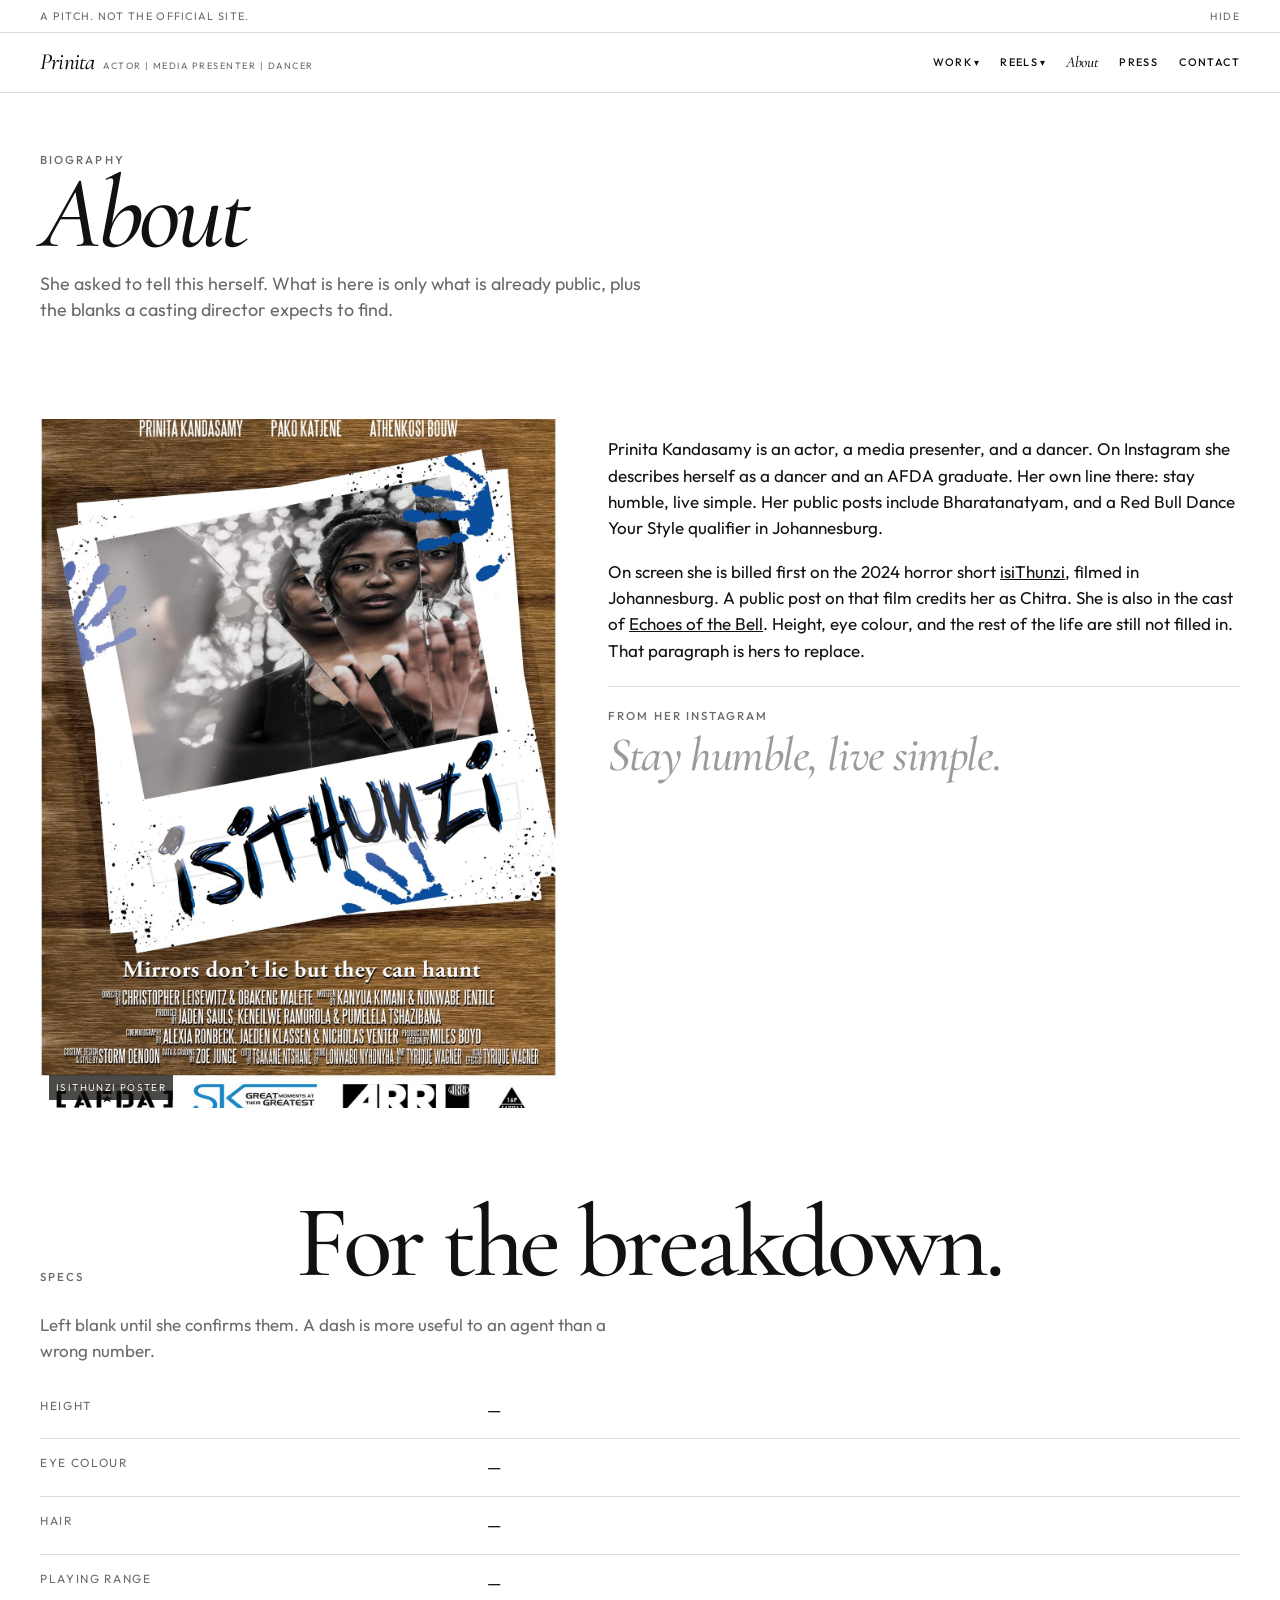
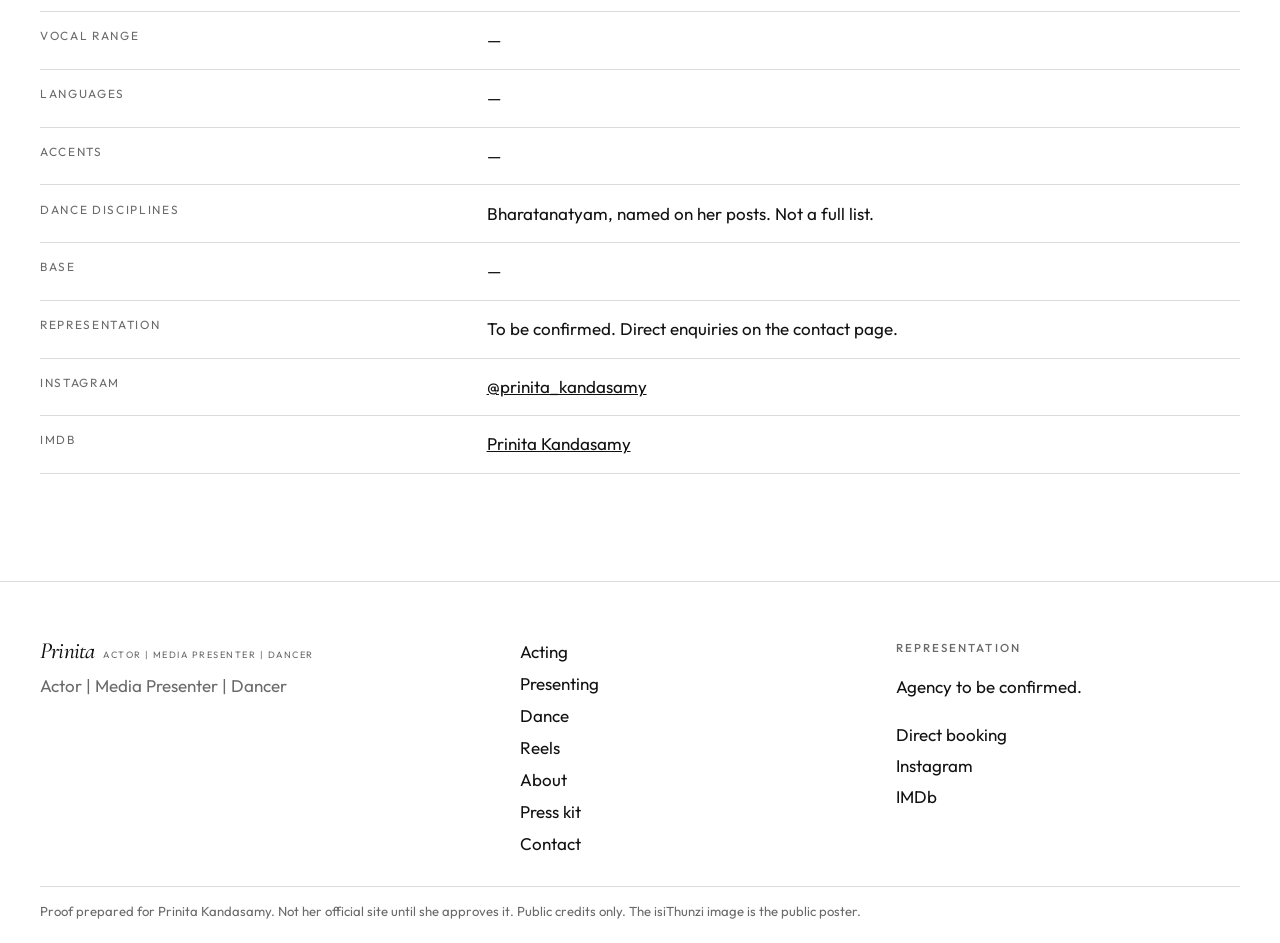
==== commit 34c1f58e: "hide: console links removed (future sign-in via her account, unlock=prinita hidden), dev sec kept hi" ====
--- a/about.html
+++ b/about.html
@@ -55,8 +55,7 @@
       <a href="about.html" aria-current="page">About</a>
       <a href="kit.html">Press</a>
       <a href="contact.html">Contact</a>
-      <a href="console.html" style="opacity:0.45">Console</a>
-    </nav>
+      </nav>
   </header>
   <main id="content">
     <header class="page-hero">
@@ -138,7 +137,7 @@
           </div>
           <div>
             <dt>IMDb</dt>
-            <dd><a href="console.html">Owner console</a>
+            <dd>
           <a href="https://www.imdb.com/name/nm17920918/" target="_blank" rel="noopener noreferrer">Prinita Kandasamy</a></dd>
           </div>
         </dl>
@@ -166,12 +165,12 @@
           <p>Agency to be confirmed.</p>
           <a href="contact.html">Direct booking</a>
           <a href="https://www.instagram.com/prinita_kandasamy/" target="_blank" rel="noopener noreferrer">Instagram</a>
-          <a href="console.html">Owner console</a>
           <a href="https://www.imdb.com/name/nm17920918/" target="_blank" rel="noopener noreferrer">IMDb</a>
         </div>
       </div>
     </div>
     <p class="footer-legal">Proof prepared for Prinita Kandasamy. Not her official site until she approves it. Public credits only. The isiThunzi image is the public poster.</p>
+    <!-- console hidden: /console.html?unlock=prinita — sign-in later, her account interlink pending -->
   </footer>
   <script src="js/site.js"></script>
 </body>
--- a/css/site.css
+++ b/css/site.css
@@ -1987,7 +1987,7 @@
 
 .holi-note {
   position: relative;
-  max-width: 32rem;
+  max-width: 28rem;
   margin: 1rem 0 0;
   color: #f7f1ea;
 }
@@ -2058,11 +2058,11 @@
   mix-blend-mode: screen;
   pointer-events: none;
 }
-.dye-pink { border-left-color: #FF2D78; }
+.dye-pink { border-left-color: #E84A7A; }
 .dye-pink::after { background-image: url('assets/motif/peacock-gold.png'); }
-.dye-gold { border-left-color: #FFC107; }
+.dye-gold { border-left-color: #D4AF37; }
 .dye-gold::after { background-image: url('assets/motif/tiger-gold.png'); }
-.dye-green { border-left-color: #14C47A; }
+.dye-green { border-left-color: #3A9B7A; }
 .dye-green::after { background-image: url('assets/motif/elephant-gold.png'); }
 .dye > * { position: relative; z-index: 1; }
 
@@ -2087,9 +2087,49 @@
   margin: 0;
 }
 
-.dye-pink { background: #ff2d78; }
-.dye-gold { background: #ffc107; color: #1a1204; }
-.dye-green { background: #14c47a; }
+/* solid Holi blocks removed — now dark cards with Holi left border for professional */
+
+
+.dye-media {
+  display: grid;
+  grid-template-columns: repeat(3, minmax(0,1fr));
+  gap: 0.5rem;
+  margin-top: 0.9rem;
+}
+.dye-media figure {
+  margin: 0;
+  background: #0a0806;
+  border: 1px solid var(--gold-faint);
+  overflow: hidden;
+}
+.dye-media a {
+  display: block;
+  aspect-ratio: 4 / 5;
+  overflow: hidden;
+  position: relative;
+  background: #0a0806;
+}
+.dye-media img {
+  width: 100%;
+  height: 100%;
+  object-fit: cover;
+  opacity: 0.88;
+  transition: transform 1.2s ease, opacity 0.3s;
+}
+.dye-media a:hover img { transform: scale(1.04); opacity: 1; }
+.dye-media figcaption {
+  padding: 0.35rem 0.45rem;
+  font-size: 0.62rem;
+  letter-spacing: 0.08em;
+  text-transform: uppercase;
+  color: var(--muted);
+  background: #0a0806;
+  border-top: 1px solid var(--gold-faint);
+}
+@media (max-width: 640px) {
+  .dye-media { grid-template-columns: 1fr; }
+  .dye-media a { aspect-ratio: 16 / 9; }
+}
 
 .dye-links {
   display: flex;
@@ -2228,7 +2268,7 @@
   width: 100%;
   text-align: center;
   display: grid;
-  gap: 0.9rem;
+  gap: 0.42rem;
   justify-items: center;
 }
 .brand-title {
@@ -2266,44 +2306,50 @@
   font-style: italic;
   font-size: clamp(1.2rem, 2.4vw, 1.6rem);
   color: #e6d9cc;
-  max-width: 32rem;
+  max-width: 28rem;
 }
 .hero-subnav {
   display: flex;
   flex-wrap: wrap;
   justify-content: center;
-  gap: 0.6rem 1.1rem;
-  margin-top: 0.6rem;
-  padding-top: 0.9rem;
+  gap: 0.30rem 0.70rem;
+  margin-top: 0.24rem;
+  padding-top: 0.42rem;
   border-top: 1px solid var(--gold-faint);
-  max-width: 38rem;
+  max-width: 28rem;
 }
 .hero-subnav a {
-  font-size: 0.68rem;
-  letter-spacing: 0.14em;
+  font-size: 0.60rem;
+  letter-spacing: 0.12em;
   text-transform: uppercase;
   text-decoration: none;
   color: #f6f1ea;
-  padding: 0.2rem 0;
+  padding: 0.12rem 0;
   border-bottom: 1px solid transparent;
+  opacity: 0.88;
 }
 .hero-subnav a:hover { border-bottom-color: var(--gold); color: var(--gold); }
 .hero-submenus {
   display: grid;
-  gap: 0.35rem;
-  margin-top: 0.2rem;
-  font-size: 0.74rem;
-  color: var(--muted);
+  gap: 0.10rem;
+  margin-top: 0.02rem;
+  font-size: 0.60rem;
+  color: var(--muted);
+  opacity: 0.80;
+  line-height: 1.15;
 }
 .hero-submenu span {
-  font-size: 0.62rem;
-  letter-spacing: 0.14em;
+  font-size: 0.52rem;
+  letter-spacing: 0.12em;
   text-transform: uppercase;
   color: var(--gold);
-  margin-right: 0.4rem;
+  margin-right: 0.25rem;
+  opacity: 0.85;
 }
 .hero-submenu a {
   color: #cfc4b8;
+  font-size: 0.60rem;
+  opacity: 0.90;
   text-decoration: none;
   border-bottom: 1px solid transparent;
 }
